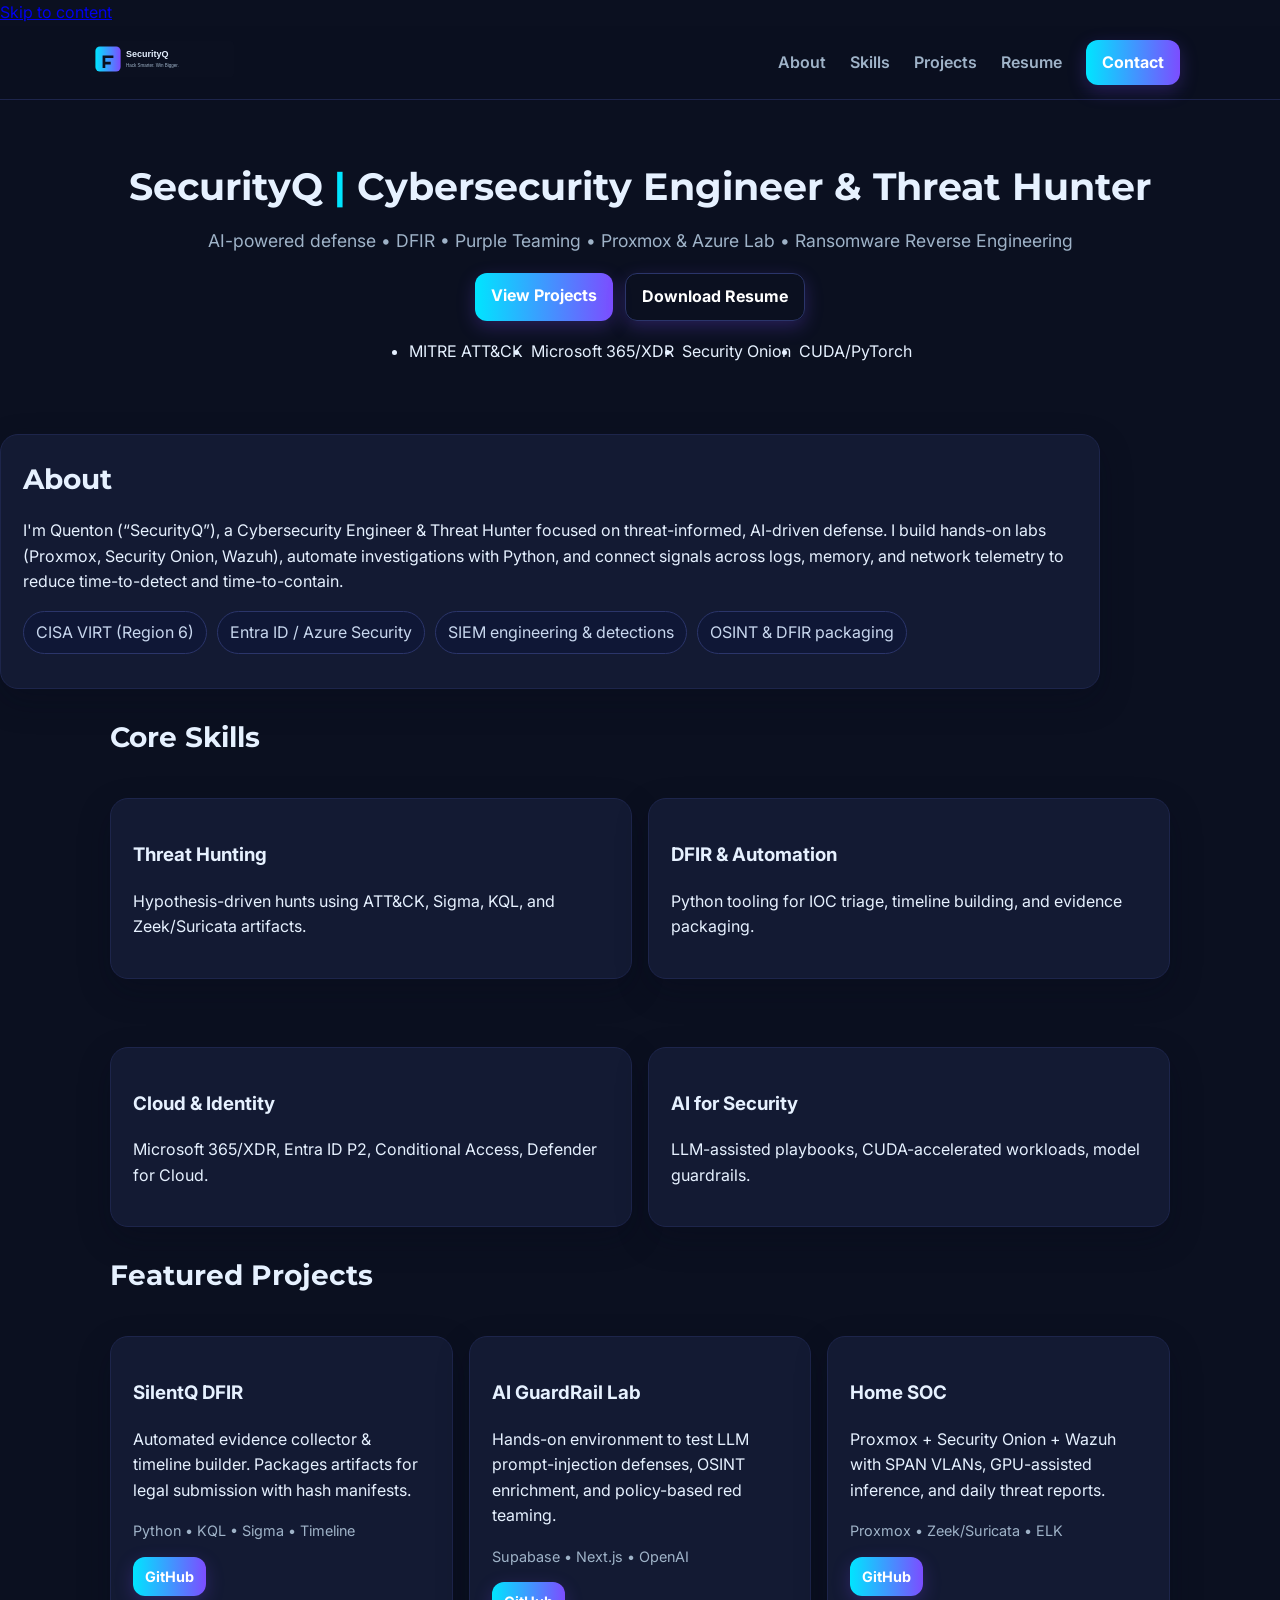
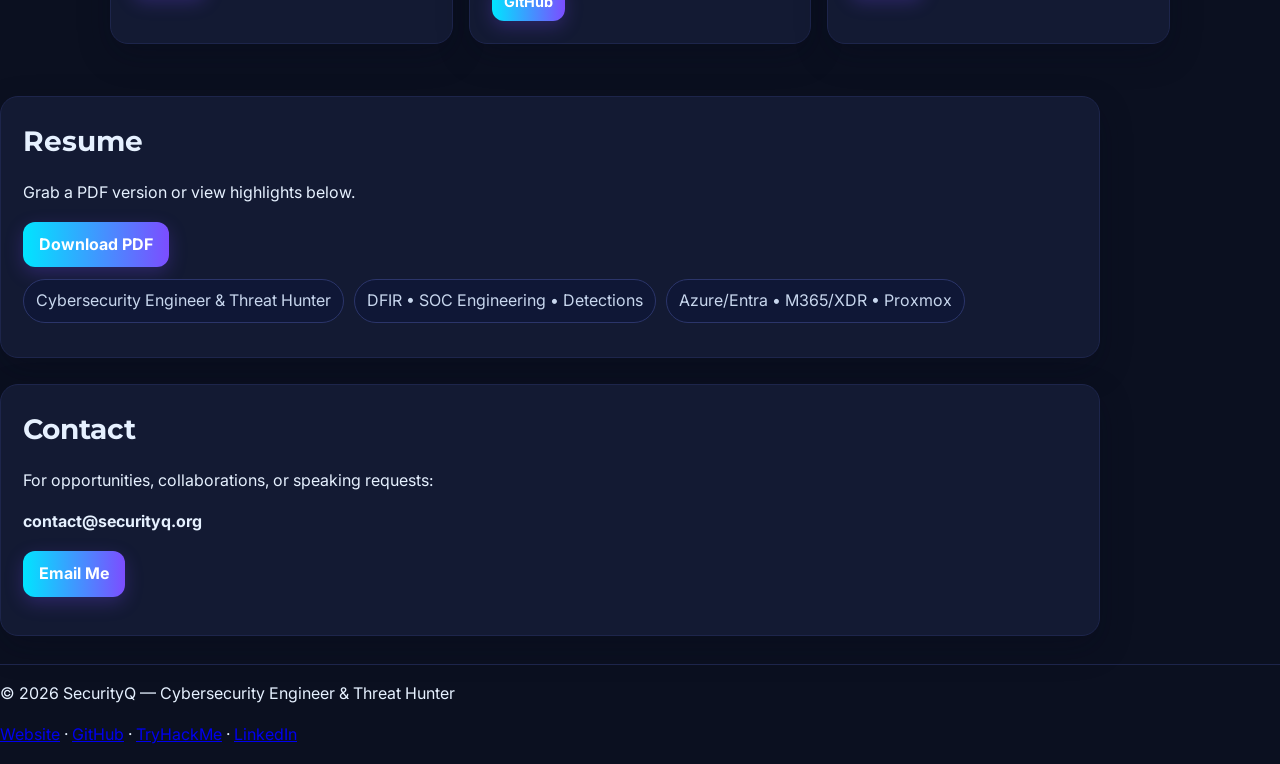
==== index.html @ 20e05ca2 "Move site to repo root" ====
<!doctype html>
<html lang="en">
<head>
  <!-- =======================================================
       Document Meta
  ======================================================== -->
  <meta charset="utf-8">
  <meta name="viewport" content="width=device-width, initial-scale=1">
  <title>SecurityQ | Cybersecurity Engineer & Threat Hunter</title>
  <meta name="description" content="SecurityQ (Quenton Carr) — Cybersecurity Engineer & Threat Hunter. DFIR, Threat Hunting, AI-powered defense, purple teaming, and secure lab builds.">
  <link rel="canonical" href="https://www.securityq.org/">
  <meta name="theme-color" content="#0f172a">

  <!-- =======================================================
       Open Graph / Twitter Cards
  ======================================================== -->
  <meta property="og:title" content="SecurityQ | Cybersecurity Engineer & Threat Hunter">
  <meta property="og:description" content="AI-powered defense, DFIR, Threat Hunting, Purple Teaming, Azure & Proxmox lab.">
  <meta property="og:type" content="website">
  <meta property="og:url" content="https://www.securityq.org/">
  <meta property="og:image" content="assets/logo.svg">
  <meta name="twitter:card" content="summary_large_image">
  <meta name="twitter:title" content="SecurityQ | Cybersecurity Engineer & Threat Hunter">
  <meta name="twitter:description" content="AI-powered defense, DFIR, Threat Hunting, Purple Teaming, Azure & Proxmox lab.">
  <meta name="twitter:image" content="assets/logo.svg">

  <!-- =======================================================
       Icons & Fonts
  ======================================================== -->
  <link rel="icon" type="image/png" href="assets/favicon.png">
  <link rel="preconnect" href="https://fonts.googleapis.com">
  <link rel="preconnect" href="https://fonts.gstatic.com" crossorigin>
  <link href="https://fonts.googleapis.com/css2?family=Inter:wght@300;400;600;800&family=Montserrat:wght@700;800&display=swap" rel="stylesheet">

  <!-- =======================================================
       Styles
  ======================================================== -->
  <link rel="stylesheet" href="styles.css">

  <!-- =======================================================
       Structured Data
  ======================================================== -->
  <script type="application/ld+json">
  {
    "@context":"https://schema.org",
    "@type":"Person",
    "name":"Quenton Carr",
    "alternateName":"SecurityQ",
    "jobTitle":"Cybersecurity Engineer & Threat Hunter",
    "url":"https://www.securityq.org",
    "sameAs":[
      "https://github.com/githubscrtq",
      "https://www.linkedin.com/in/securityq",
      "https://tryhackme.com/p/SecurityQ"
    ]
  }
  </script>
</head>
<body>
  <!-- =======================================================
       Skip Link (Accessibility)
  ======================================================== -->
  <a class="skip-link" href="#main">Skip to content</a>

  <!-- =======================================================
       Site Header / Global Nav
  ======================================================== -->
  <header class="site-header" role="banner">
    <div class="container header-inner">
      <a href="#hero" class="brand" aria-label="SecurityQ home">
        <img src="assets/logo.svg" alt="SecurityQ logo" class="logo">
      </a>
      <nav class="site-nav" aria-label="Primary">
        <a href="#about">About</a>
        <a href="#skills">Skills</a>
        <a href="#projects">Projects</a>
        <a href="#resume">Resume</a>
        <a href="#contact" class="btn">Contact</a>
      </nav>
    </div>
  </header>

  <!-- =======================================================
       Main
  ======================================================== -->
  <main id="main" tabindex="-1">
    <!-- =====================================================
         Hero
    ====================================================== -->
    <section id="hero" class="hero container" aria-labelledby="hero-title">
      <h1 id="hero-title">SecurityQ <span class="accent">|</span> Cybersecurity Engineer &amp; Threat Hunter</h1>
      <p class="lead">AI-powered defense • DFIR • Purple Teaming • Proxmox &amp; Azure Lab • Ransomware Reverse Engineering</p>
      <div class="cta-row">
        <a class="btn" href="#projects">View Projects</a>
        <a class="btn ghost" href="#resume">Download Resume</a>
      </div>
      <ul class="badges" aria-label="Focus areas">
        <li>MITRE ATT&amp;CK</li>
        <li>Microsoft 365/XDR</li>
        <li>Security Onion</li>
        <li>CUDA/PyTorch</li>
      </ul>
    </section>

    <!-- =====================================================
         About
    ====================================================== -->
    <section id="about" class="container card" aria-labelledby="about-title">
      <h2 id="about-title">About</h2>
      <p>I'm Quenton (“SecurityQ”), a Cybersecurity Engineer &amp; Threat Hunter focused on threat-informed, AI-driven defense. I build hands-on labs (Proxmox, Security Onion, Wazuh), automate investigations with Python, and connect signals across logs, memory, and network telemetry to reduce time-to-detect and time-to-contain.</p>
      <ul class="pill-list">
        <li>CISA VIRT (Region 6)</li>
        <li>Entra ID / Azure Security</li>
        <li>SIEM engineering &amp; detections</li>
        <li>OSINT &amp; DFIR packaging</li>
      </ul>
    </section>

    <!-- =====================================================
         Skills
    ====================================================== -->
    <section id="skills" class="container" aria-labelledby="skills-title">
      <h2 id="skills-title">Core Skills</h2>
      <div class="grid">
        <article class="skill card" aria-labelledby="skill-hunt">
          <h3 id="skill-hunt">Threat Hunting</h3>
          <p>Hypothesis-driven hunts using ATT&amp;CK, Sigma, KQL, and Zeek/Suricata artifacts.</p>
        </article>
        <article class="skill card" aria-labelledby="skill-dfir">
          <h3 id="skill-dfir">DFIR &amp; Automation</h3>
          <p>Python tooling for IOC triage, timeline building, and evidence packaging.</p>
        </article>
        <article class="skill card" aria-labelledby="skill-cloud">
          <h3 id="skill-cloud">Cloud &amp; Identity</h3>
          <p>Microsoft 365/XDR, Entra ID P2, Conditional Access, Defender for Cloud.</p>
        </article>
        <article class="skill card" aria-labelledby="skill-aiml">
          <h3 id="skill-aiml">AI for Security</h3>
          <p>LLM-assisted playbooks, CUDA-accelerated workloads, model guardrails.</p>
        </article>
      </div>
    </section>

    <!-- =====================================================
         Projects
    ====================================================== -->
    <section id="projects" class="container" aria-labelledby="projects-title">
      <h2 id="projects-title">Featured Projects</h2>
      <div class="grid projects">
        <article class="card" aria-labelledby="proj-silentq">
          <h3 id="proj-silentq">SilentQ DFIR</h3>
          <p>Automated evidence collector &amp; timeline builder. Packages artifacts for legal submission with hash manifests.</p>
          <p class="meta">Python • KQL • Sigma • Timeline</p>
          <a class="btn small" href="https://github.com/githubscrtq" target="_blank" rel="noopener noreferrer">GitHub</a>
        </article>
        <article class="card" aria-labelledby="proj-guardrail">
          <h3 id="proj-guardrail">AI GuardRail Lab</h3>
          <p>Hands-on environment to test LLM prompt-injection defenses, OSINT enrichment, and policy-based red teaming.</p>
          <p class="meta">Supabase • Next.js • OpenAI</p>
          <a class="btn small" href="https://github.com/githubscrtq" target="_blank" rel="noopener noreferrer">GitHub</a>
        </article>
        <article class="card" aria-labelledby="proj-homesoc">
          <h3 id="proj-homesoc">Home SOC</h3>
          <p>Proxmox + Security Onion + Wazuh with SPAN VLANs, GPU-assisted inference, and daily threat reports.</p>
          <p class="meta">Proxmox • Zeek/Suricata • ELK</p>
          <a class="btn small" href="https://github.com/githubscrtq" target="_blank" rel="noopener noreferrer">GitHub</a>
        </article>
      </div>
    </section>

    <!-- =====================================================
         Resume
    ====================================================== -->
    <section id="resume" class="container card" aria-labelledby="resume-title">
      <h2 id="resume-title">Resume</h2>
      <p>Grab a PDF version or view highlights below.</p>
      <a class="btn" href="resume.pdf" download>Download PDF</a>
      <ul class="pill-list">
        <li>Cybersecurity Engineer &amp; Threat Hunter</li>
        <li>DFIR • SOC Engineering • Detections</li>
        <li>Azure/Entra • M365/XDR • Proxmox</li>
      </ul>
    </section>

    <!-- =====================================================
         Contact
    ====================================================== -->
    <section id="contact" class="container card" aria-labelledby="contact-title">
      <h2 id="contact-title">Contact</h2>
      <p>For opportunities, collaborations, or speaking requests:</p>
      <p><span id="email"><noscript>contact [at] securityq [dot] org</noscript></span></p>
      <p><a id="emailLink" href="#" class="btn">Email Me</a></p>
    </section>
  </main>

  <!-- =======================================================
       Footer
  ======================================================== -->
  <footer class="site-footer" role="contentinfo">
    <p>© <span id="year"></span> SecurityQ — Cybersecurity Engineer &amp; Threat Hunter</p>
    <p>
      <a href="https://www.securityq.org" target="_blank" rel="noopener noreferrer">Website</a> ·
      <a href="https://github.com/githubscrtq" target="_blank" rel="noopener noreferrer">GitHub</a> ·
      <a href="https://tryhackme.com/p/SecurityQ" target="_blank" rel="noopener noreferrer">TryHackMe</a> ·
      <a href="https://www.linkedin.com/in/securityq" target="_blank" rel="noopener noreferrer">LinkedIn</a>
    </p>
  </footer>

  <!-- =======================================================
       Scripts
  ======================================================== -->
  <script src="script.js"></script>
</body>
</html>
---- styles.css ----
/* SecurityQ Portfolio — simple, modern, dark theme */
:root{
  --bg:#0b1020;
  --panel:#131a33;
  --muted:#9fb3c8;
  --text:#e6f1ff;
  --accent:#7C4DFF;
  --accent2:#00E5FF;
}
*{box-sizing:border-box}
body{margin:0;background:var(--bg);color:var(--text);font-family:Inter,system-ui,Segoe UI,Arial,sans-serif;line-height:1.6}
.container{max-width:1100px;margin:0 auto;padding:0 20px}
.site-header{position:sticky;top:0;background:rgba(11,16,32,.8);backdrop-filter: blur(8px);border-bottom:1px solid #1d254b;z-index:10}
.header-inner{display:flex;align-items:center;justify-content:space-between;padding:14px 0}
.logo{height:36px}
nav a{color:var(--muted);margin:0 10px;text-decoration:none;font-weight:600}
nav a:hover{color:var(--text)}
.btn{background:linear-gradient(90deg,var(--accent2),var(--accent));border:none;color:#fff;padding:10px 16px;border-radius:12px;text-decoration:none;display:inline-block;font-weight:700;box-shadow:0 6px 18px rgba(124,77,255,.25)}
.btn.ghost{background:transparent;border:1px solid #2b356a}
.btn.small{padding:8px 12px;font-size:.9rem}
.hero{padding:64px 0 28px;text-align:center}
.hero h1{font-family:Montserrat,Inter,Arial,sans-serif;font-size:38px;line-height:1.2;margin:0 0 12px}
.accent{color:var(--accent2)}
.lead{color:var(--muted);font-size:1.1rem}
.cta-row{margin-top:16px;display:flex;gap:12px;justify-content:center}
.badges{margin-top:18px;display:flex;flex-wrap:wrap;gap:8px;justify-content:center}
.badges span{border:1px solid #28305f;border-radius:999px;padding:6px 10px;color:var(--muted);font-size:.9rem}
.card{background:var(--panel);border:1px solid #1d254b;border-radius:18px;padding:22px;margin:26px 0;box-shadow:0 12px 32px rgba(5,9,25,.3)}
h2{font-family:Montserrat,Inter,Arial,sans-serif;font-size:28px;margin:0 0 12px}
.grid{display:grid;grid-template-columns:repeat(12,1fr);gap:16px}
.skill{grid-column: span 6}
.projects .card{grid-column: span 4}
.meta{color:var(--muted);font-size:.9rem;margin-top:6px}
.pill-list{list-style:none;padding:0;margin:12px 0;display:flex;flex-wrap:wrap;gap:10px}
.pill-list li{background:#0f1736;border:1px solid #2b356a;color:#c8d7ee;padding:8px 12px;border-radius:999px}
form{display:flex;flex-direction:column;gap:10px}
.form-row{display:flex;gap:10px}
input, textarea{background:#0f1736;border:1px solid #2b356a;color:#e6f1ff;padding:12px;border-radius:12px;font:inherit}
button.btn{cursor:pointer}
.site-footer{border-top:1px solid #1d254b;margin-top:28px}
.site-footer .container{padding:18px 0;text-align:center;color:var(--muted)}
.contact-links a{color:#b9caf0;text-decoration:none}
.contact-links a:hover{text-decoration:underline}
@media (max-width:900px){
  .projects .card{grid-column: span 6}
}
@media (max-width:640px){
  .skill,.projects .card{grid-column: span 12}
  .hero h1{font-size:30px}
  nav{display:none}
}
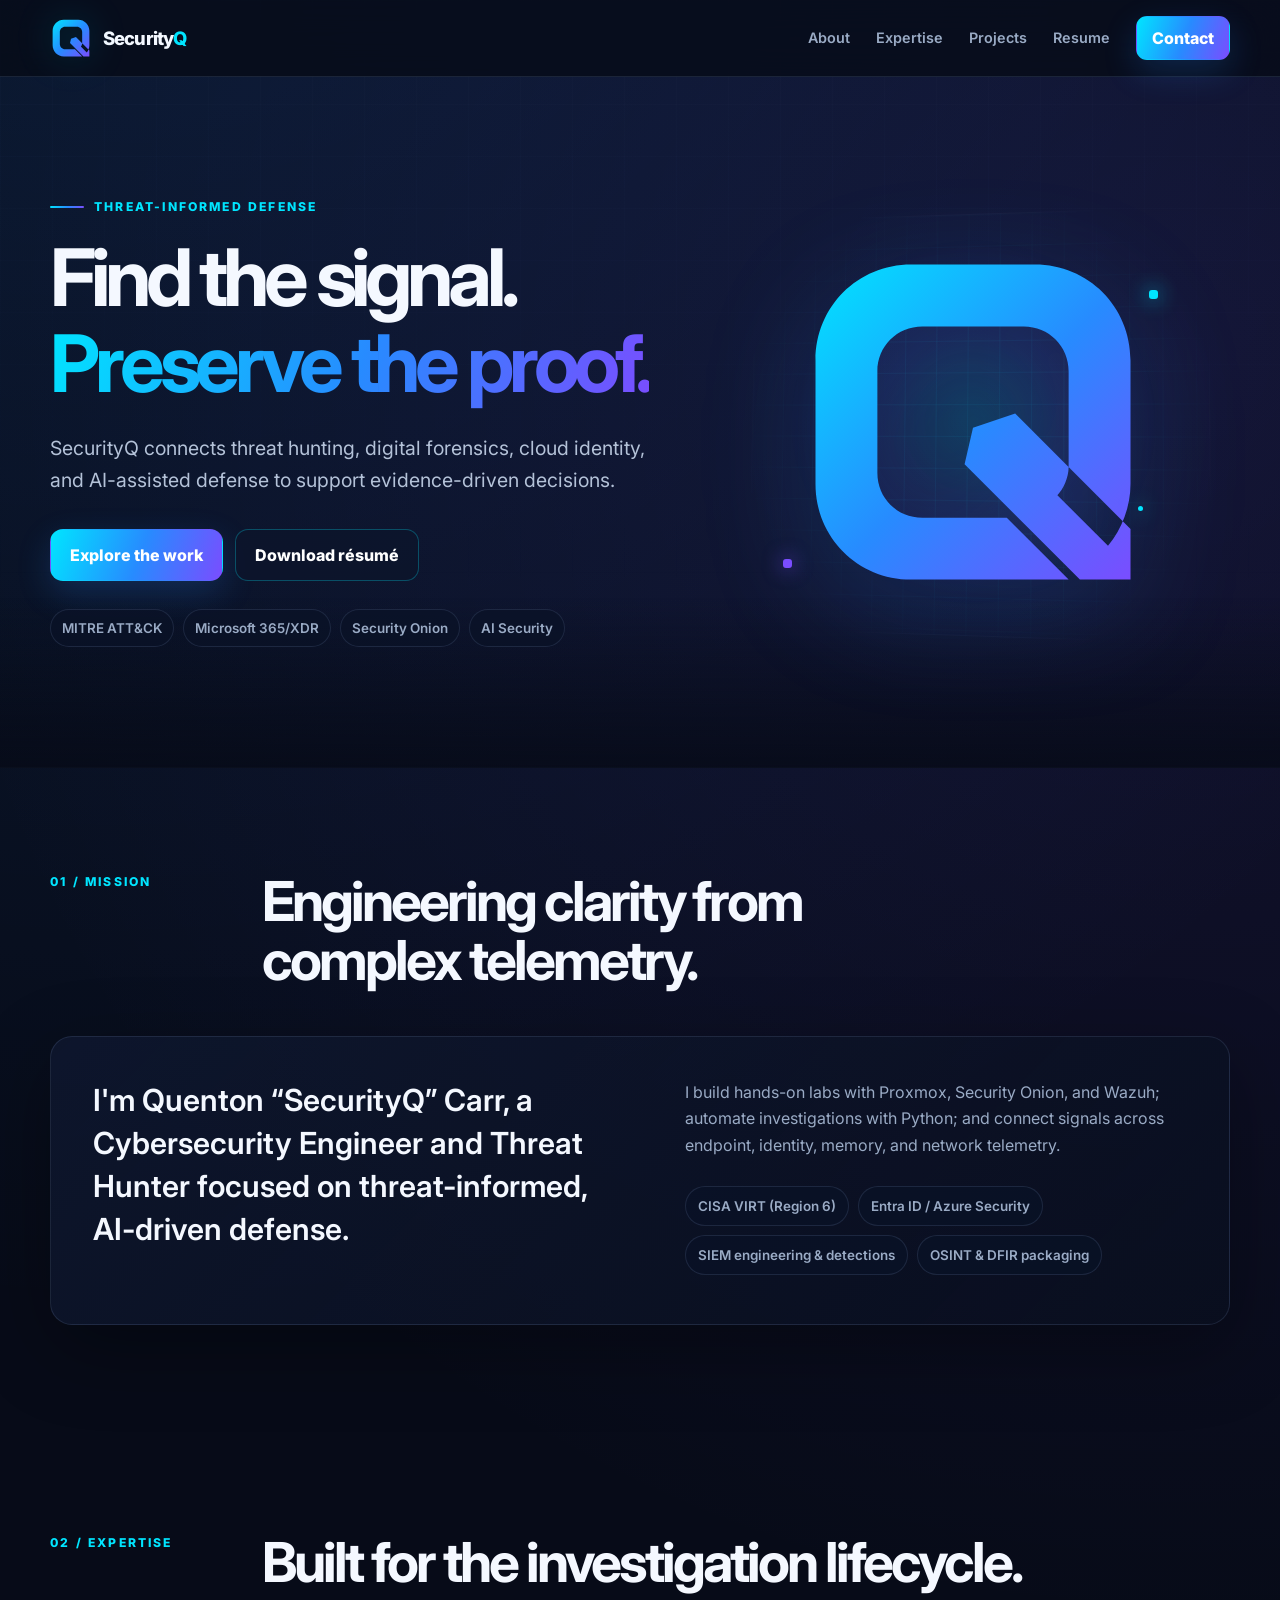
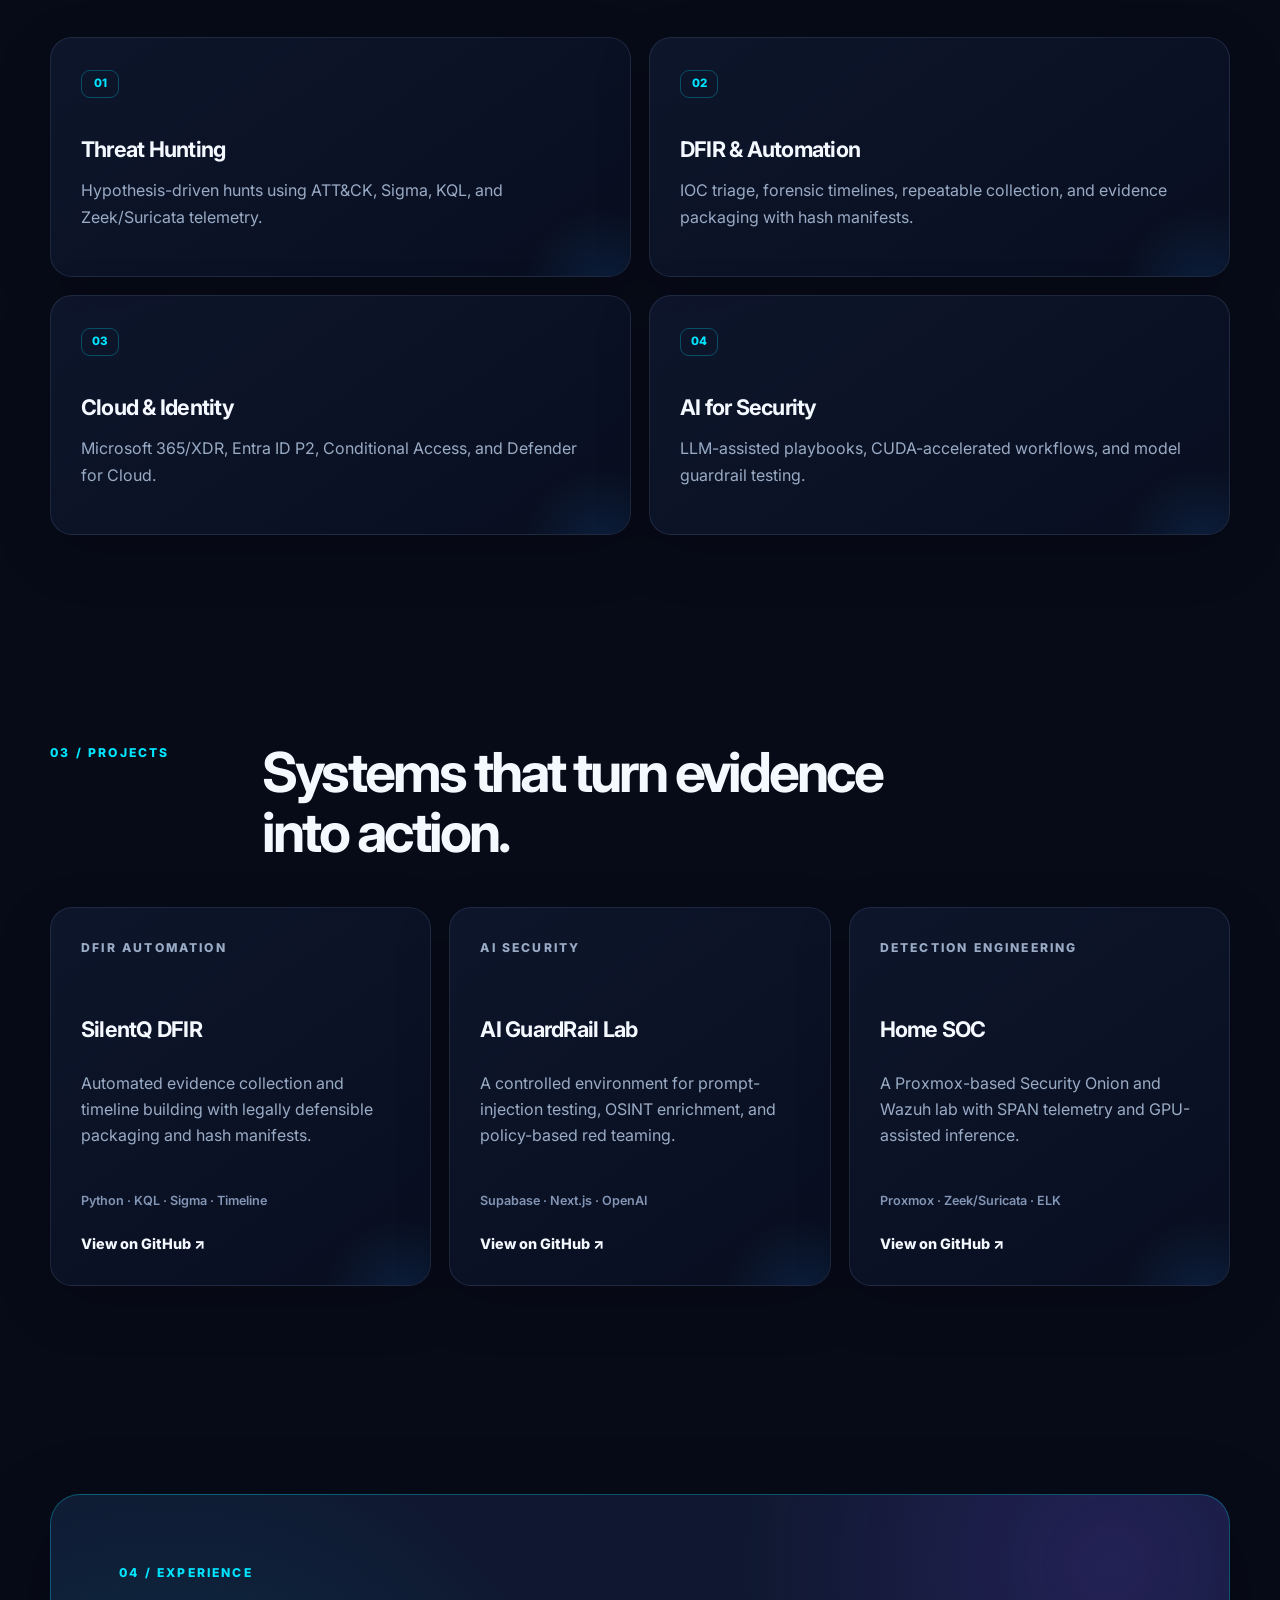
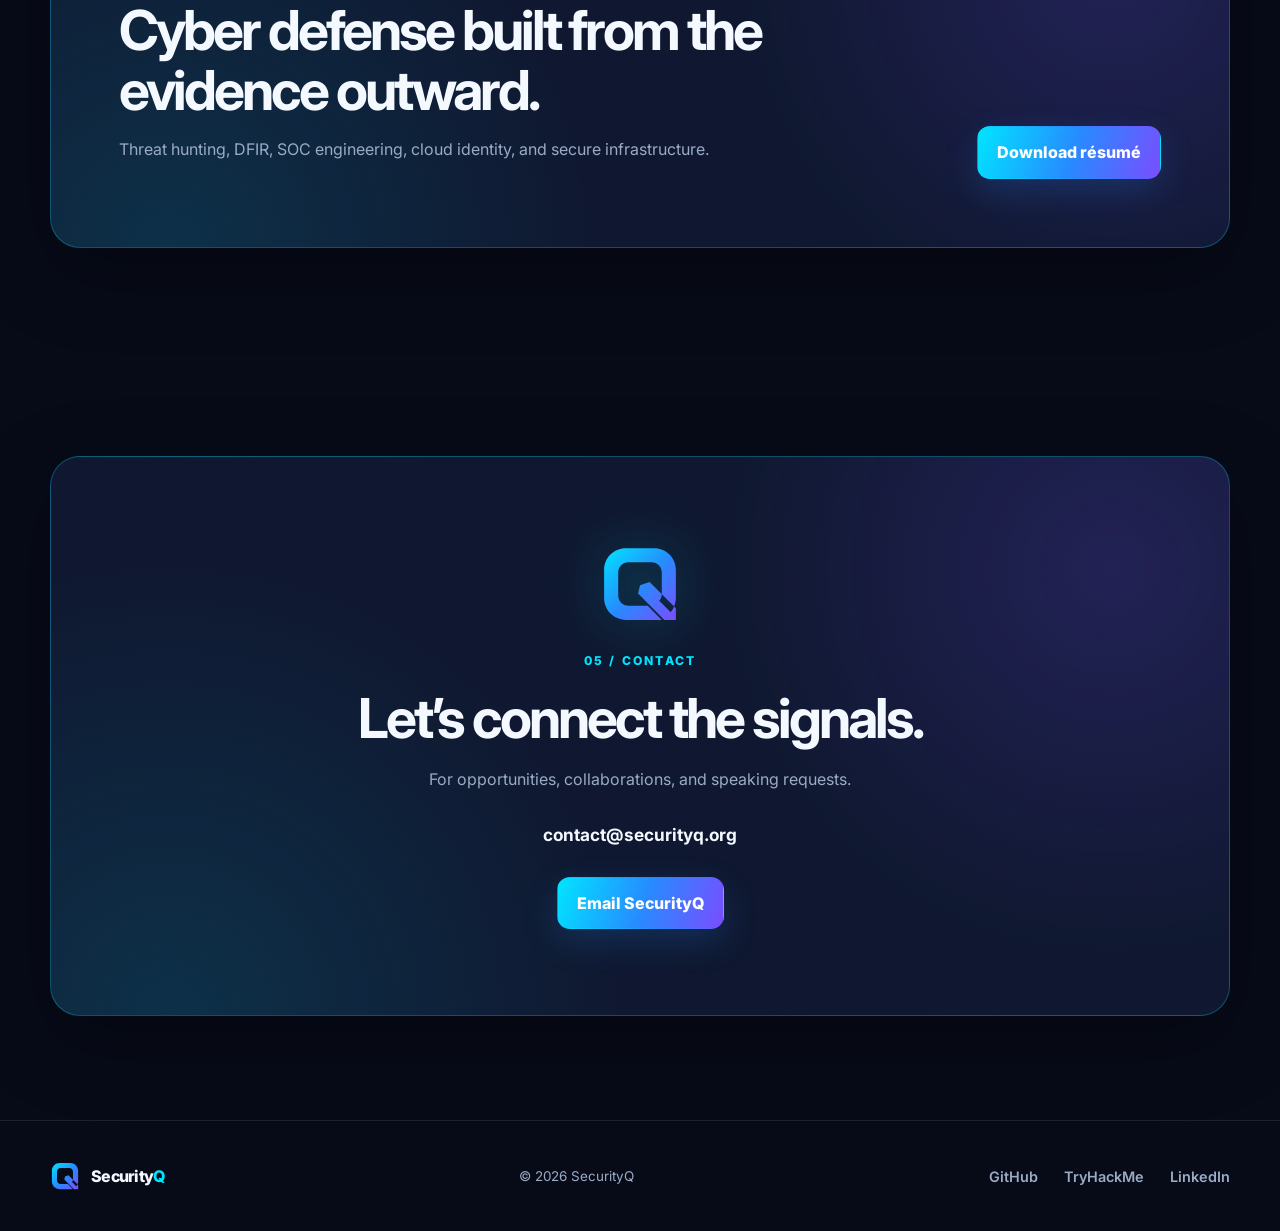
==== commit 8855c1f6: "Refresh SecurityQ brand and portfolio" ====
--- a/index.html
+++ b/index.html
@@ -1,54 +1,42 @@
 <!doctype html>
 <html lang="en">
 <head>
-  <!-- =======================================================
-       Document Meta
-  ======================================================== -->
   <meta charset="utf-8">
   <meta name="viewport" content="width=device-width, initial-scale=1">
-  <title>SecurityQ | Cybersecurity Engineer & Threat Hunter</title>
-  <meta name="description" content="SecurityQ (Quenton Carr) — Cybersecurity Engineer & Threat Hunter. DFIR, Threat Hunting, AI-powered defense, purple teaming, and secure lab builds.">
+  <title>SecurityQ | Threat Hunting, DFIR &amp; AI-Powered Defense</title>
+  <meta name="description" content="SecurityQ is Quenton Carr's threat-hunting and DFIR portfolio, focused on evidence-driven investigations, AI-assisted defense, cloud identity, and secure lab engineering.">
   <link rel="canonical" href="https://www.securityq.org/">
-  <meta name="theme-color" content="#0f172a">
-
-  <!-- =======================================================
-       Open Graph / Twitter Cards
-  ======================================================== -->
-  <meta property="og:title" content="SecurityQ | Cybersecurity Engineer & Threat Hunter">
-  <meta property="og:description" content="AI-powered defense, DFIR, Threat Hunting, Purple Teaming, Azure & Proxmox lab.">
+  <meta name="theme-color" content="#070b18">
+
+  <meta property="og:title" content="SecurityQ | Threat Hunting, DFIR &amp; AI-Powered Defense">
+  <meta property="og:description" content="Find the signal. Preserve the proof. Threat hunting, DFIR, cloud identity, and AI-assisted defense.">
   <meta property="og:type" content="website">
   <meta property="og:url" content="https://www.securityq.org/">
-  <meta property="og:image" content="assets/logo.svg">
+  <meta property="og:image" content="https://www.securityq.org/assets/social-card.png">
+  <meta property="og:image:width" content="1200">
+  <meta property="og:image:height" content="630">
+  <meta property="og:image:alt" content="SecurityQ — Threat Hunting, DFIR, and AI-Powered Defense">
   <meta name="twitter:card" content="summary_large_image">
-  <meta name="twitter:title" content="SecurityQ | Cybersecurity Engineer & Threat Hunter">
-  <meta name="twitter:description" content="AI-powered defense, DFIR, Threat Hunting, Purple Teaming, Azure & Proxmox lab.">
-  <meta name="twitter:image" content="assets/logo.svg">
-
-  <!-- =======================================================
-       Icons & Fonts
-  ======================================================== -->
-  <link rel="icon" type="image/png" href="assets/favicon.png">
+  <meta name="twitter:title" content="SecurityQ | Threat Hunting, DFIR &amp; AI-Powered Defense">
+  <meta name="twitter:description" content="Find the signal. Preserve the proof. Threat hunting, DFIR, cloud identity, and AI-assisted defense.">
+  <meta name="twitter:image" content="https://www.securityq.org/assets/social-card.png">
+
+  <link rel="icon" type="image/svg+xml" href="assets/favicon.svg">
+  <link rel="alternate icon" type="image/png" href="assets/favicon.png">
   <link rel="preconnect" href="https://fonts.googleapis.com">
   <link rel="preconnect" href="https://fonts.gstatic.com" crossorigin>
-  <link href="https://fonts.googleapis.com/css2?family=Inter:wght@300;400;600;800&family=Montserrat:wght@700;800&display=swap" rel="stylesheet">
-
-  <!-- =======================================================
-       Styles
-  ======================================================== -->
+  <link href="https://fonts.googleapis.com/css2?family=Inter:wght@400;500;600;700;800&amp;display=swap" rel="stylesheet">
   <link rel="stylesheet" href="styles.css">
 
-  <!-- =======================================================
-       Structured Data
-  ======================================================== -->
   <script type="application/ld+json">
   {
-    "@context":"https://schema.org",
-    "@type":"Person",
-    "name":"Quenton Carr",
-    "alternateName":"SecurityQ",
-    "jobTitle":"Cybersecurity Engineer & Threat Hunter",
-    "url":"https://www.securityq.org",
-    "sameAs":[
+    "@context": "https://schema.org",
+    "@type": "Person",
+    "name": "Quenton Carr",
+    "alternateName": "SecurityQ",
+    "jobTitle": "Cybersecurity Engineer and Threat Hunter",
+    "url": "https://www.securityq.org",
+    "sameAs": [
       "https://github.com/githubscrtq",
       "https://www.linkedin.com/in/securityq",
       "https://tryhackme.com/p/SecurityQ"
@@ -57,158 +45,169 @@
   </script>
 </head>
 <body>
-  <!-- =======================================================
-       Skip Link (Accessibility)
-  ======================================================== -->
   <a class="skip-link" href="#main">Skip to content</a>
 
-  <!-- =======================================================
-       Site Header / Global Nav
-  ======================================================== -->
-  <header class="site-header" role="banner">
+  <header class="site-header">
     <div class="container header-inner">
       <a href="#hero" class="brand" aria-label="SecurityQ home">
-        <img src="assets/logo.svg" alt="SecurityQ logo" class="logo">
+        <img src="assets/brand-mark.svg" alt="" class="brand-icon" width="42" height="42">
+        <span class="brand-name">Security<span>Q</span></span>
       </a>
-      <nav class="site-nav" aria-label="Primary">
+      <nav class="site-nav" aria-label="Primary navigation">
         <a href="#about">About</a>
-        <a href="#skills">Skills</a>
+        <a href="#skills">Expertise</a>
         <a href="#projects">Projects</a>
         <a href="#resume">Resume</a>
-        <a href="#contact" class="btn">Contact</a>
+        <a href="#contact" class="btn btn-compact">Contact</a>
       </nav>
     </div>
   </header>
 
-  <!-- =======================================================
-       Main
-  ======================================================== -->
   <main id="main" tabindex="-1">
-    <!-- =====================================================
-         Hero
-    ====================================================== -->
-    <section id="hero" class="hero container" aria-labelledby="hero-title">
-      <h1 id="hero-title">SecurityQ <span class="accent">|</span> Cybersecurity Engineer &amp; Threat Hunter</h1>
-      <p class="lead">AI-powered defense • DFIR • Purple Teaming • Proxmox &amp; Azure Lab • Ransomware Reverse Engineering</p>
-      <div class="cta-row">
-        <a class="btn" href="#projects">View Projects</a>
-        <a class="btn ghost" href="#resume">Download Resume</a>
-      </div>
-      <ul class="badges" aria-label="Focus areas">
-        <li>MITRE ATT&amp;CK</li>
-        <li>Microsoft 365/XDR</li>
-        <li>Security Onion</li>
-        <li>CUDA/PyTorch</li>
-      </ul>
-    </section>
-
-    <!-- =====================================================
-         About
-    ====================================================== -->
-    <section id="about" class="container card" aria-labelledby="about-title">
-      <h2 id="about-title">About</h2>
-      <p>I'm Quenton (“SecurityQ”), a Cybersecurity Engineer &amp; Threat Hunter focused on threat-informed, AI-driven defense. I build hands-on labs (Proxmox, Security Onion, Wazuh), automate investigations with Python, and connect signals across logs, memory, and network telemetry to reduce time-to-detect and time-to-contain.</p>
-      <ul class="pill-list">
-        <li>CISA VIRT (Region 6)</li>
-        <li>Entra ID / Azure Security</li>
-        <li>SIEM engineering &amp; detections</li>
-        <li>OSINT &amp; DFIR packaging</li>
-      </ul>
-    </section>
-
-    <!-- =====================================================
-         Skills
-    ====================================================== -->
-    <section id="skills" class="container" aria-labelledby="skills-title">
-      <h2 id="skills-title">Core Skills</h2>
-      <div class="grid">
-        <article class="skill card" aria-labelledby="skill-hunt">
+    <section id="hero" class="hero" aria-labelledby="hero-title">
+      <div class="hero-grid container">
+        <div class="hero-copy">
+          <p class="eyebrow"><span></span> Threat-informed defense</p>
+          <h1 id="hero-title">Find the signal.<br><span class="gradient-text">Preserve the proof.</span></h1>
+          <p class="lead">SecurityQ connects threat hunting, digital forensics, cloud identity, and AI-assisted defense to support evidence-driven decisions.</p>
+          <div class="cta-row">
+            <a class="btn" href="#projects">Explore the work</a>
+            <a class="btn btn-ghost" href="resume.pdf" download>Download résumé</a>
+          </div>
+          <ul class="badges" aria-label="Focus areas">
+            <li>MITRE ATT&amp;CK</li>
+            <li>Microsoft 365/XDR</li>
+            <li>Security Onion</li>
+            <li>AI Security</li>
+          </ul>
+        </div>
+        <div class="hero-visual" aria-hidden="true">
+          <div class="signal-grid"></div>
+          <div class="mark-glow"></div>
+          <img src="assets/brand-mark.svg" alt="" width="360" height="360">
+          <div class="telemetry telemetry-one"></div>
+          <div class="telemetry telemetry-two"></div>
+          <div class="telemetry telemetry-three"></div>
+        </div>
+      </div>
+    </section>
+
+    <section id="about" class="section container" aria-labelledby="about-title">
+      <div class="section-heading">
+        <p class="section-label">01 / Mission</p>
+        <h2 id="about-title">Engineering clarity from complex telemetry.</h2>
+      </div>
+      <div class="about-grid">
+        <p class="about-intro">I'm Quenton “SecurityQ” Carr, a Cybersecurity Engineer and Threat Hunter focused on threat-informed, AI-driven defense.</p>
+        <div>
+          <p>I build hands-on labs with Proxmox, Security Onion, and Wazuh; automate investigations with Python; and connect signals across endpoint, identity, memory, and network telemetry.</p>
+          <ul class="pill-list">
+            <li>CISA VIRT (Region 6)</li>
+            <li>Entra ID / Azure Security</li>
+            <li>SIEM engineering &amp; detections</li>
+            <li>OSINT &amp; DFIR packaging</li>
+          </ul>
+        </div>
+      </div>
+    </section>
+
+    <section id="skills" class="section container" aria-labelledby="skills-title">
+      <div class="section-heading">
+        <p class="section-label">02 / Expertise</p>
+        <h2 id="skills-title">Built for the investigation lifecycle.</h2>
+      </div>
+      <div class="grid expertise-grid">
+        <article class="card skill" aria-labelledby="skill-hunt">
+          <span class="card-index">01</span>
           <h3 id="skill-hunt">Threat Hunting</h3>
-          <p>Hypothesis-driven hunts using ATT&amp;CK, Sigma, KQL, and Zeek/Suricata artifacts.</p>
-        </article>
-        <article class="skill card" aria-labelledby="skill-dfir">
+          <p>Hypothesis-driven hunts using ATT&amp;CK, Sigma, KQL, and Zeek/Suricata telemetry.</p>
+        </article>
+        <article class="card skill" aria-labelledby="skill-dfir">
+          <span class="card-index">02</span>
           <h3 id="skill-dfir">DFIR &amp; Automation</h3>
-          <p>Python tooling for IOC triage, timeline building, and evidence packaging.</p>
-        </article>
-        <article class="skill card" aria-labelledby="skill-cloud">
+          <p>IOC triage, forensic timelines, repeatable collection, and evidence packaging with hash manifests.</p>
+        </article>
+        <article class="card skill" aria-labelledby="skill-cloud">
+          <span class="card-index">03</span>
           <h3 id="skill-cloud">Cloud &amp; Identity</h3>
-          <p>Microsoft 365/XDR, Entra ID P2, Conditional Access, Defender for Cloud.</p>
-        </article>
-        <article class="skill card" aria-labelledby="skill-aiml">
+          <p>Microsoft 365/XDR, Entra ID P2, Conditional Access, and Defender for Cloud.</p>
+        </article>
+        <article class="card skill" aria-labelledby="skill-aiml">
+          <span class="card-index">04</span>
           <h3 id="skill-aiml">AI for Security</h3>
-          <p>LLM-assisted playbooks, CUDA-accelerated workloads, model guardrails.</p>
-        </article>
-      </div>
-    </section>
-
-    <!-- =====================================================
-         Projects
-    ====================================================== -->
-    <section id="projects" class="container" aria-labelledby="projects-title">
-      <h2 id="projects-title">Featured Projects</h2>
-      <div class="grid projects">
-        <article class="card" aria-labelledby="proj-silentq">
+          <p>LLM-assisted playbooks, CUDA-accelerated workflows, and model guardrail testing.</p>
+        </article>
+      </div>
+    </section>
+
+    <section id="projects" class="section container" aria-labelledby="projects-title">
+      <div class="section-heading">
+        <p class="section-label">03 / Projects</p>
+        <h2 id="projects-title">Systems that turn evidence into action.</h2>
+      </div>
+      <div class="grid projects-grid">
+        <article class="card project-card" aria-labelledby="proj-silentq">
+          <p class="project-type">DFIR Automation</p>
           <h3 id="proj-silentq">SilentQ DFIR</h3>
-          <p>Automated evidence collector &amp; timeline builder. Packages artifacts for legal submission with hash manifests.</p>
-          <p class="meta">Python • KQL • Sigma • Timeline</p>
-          <a class="btn small" href="https://github.com/githubscrtq" target="_blank" rel="noopener noreferrer">GitHub</a>
-        </article>
-        <article class="card" aria-labelledby="proj-guardrail">
+          <p>Automated evidence collection and timeline building with legally defensible packaging and hash manifests.</p>
+          <p class="meta">Python · KQL · Sigma · Timeline</p>
+          <a class="text-link" href="https://github.com/githubscrtq" target="_blank" rel="noopener noreferrer">View on GitHub <span aria-hidden="true">↗</span></a>
+        </article>
+        <article class="card project-card" aria-labelledby="proj-guardrail">
+          <p class="project-type">AI Security</p>
           <h3 id="proj-guardrail">AI GuardRail Lab</h3>
-          <p>Hands-on environment to test LLM prompt-injection defenses, OSINT enrichment, and policy-based red teaming.</p>
-          <p class="meta">Supabase • Next.js • OpenAI</p>
-          <a class="btn small" href="https://github.com/githubscrtq" target="_blank" rel="noopener noreferrer">GitHub</a>
-        </article>
-        <article class="card" aria-labelledby="proj-homesoc">
+          <p>A controlled environment for prompt-injection testing, OSINT enrichment, and policy-based red teaming.</p>
+          <p class="meta">Supabase · Next.js · OpenAI</p>
+          <a class="text-link" href="https://github.com/githubscrtq" target="_blank" rel="noopener noreferrer">View on GitHub <span aria-hidden="true">↗</span></a>
+        </article>
+        <article class="card project-card" aria-labelledby="proj-homesoc">
+          <p class="project-type">Detection Engineering</p>
           <h3 id="proj-homesoc">Home SOC</h3>
-          <p>Proxmox + Security Onion + Wazuh with SPAN VLANs, GPU-assisted inference, and daily threat reports.</p>
-          <p class="meta">Proxmox • Zeek/Suricata • ELK</p>
-          <a class="btn small" href="https://github.com/githubscrtq" target="_blank" rel="noopener noreferrer">GitHub</a>
-        </article>
-      </div>
-    </section>
-
-    <!-- =====================================================
-         Resume
-    ====================================================== -->
-    <section id="resume" class="container card" aria-labelledby="resume-title">
-      <h2 id="resume-title">Resume</h2>
-      <p>Grab a PDF version or view highlights below.</p>
-      <a class="btn" href="resume.pdf" download>Download PDF</a>
-      <ul class="pill-list">
-        <li>Cybersecurity Engineer &amp; Threat Hunter</li>
-        <li>DFIR • SOC Engineering • Detections</li>
-        <li>Azure/Entra • M365/XDR • Proxmox</li>
-      </ul>
-    </section>
-
-    <!-- =====================================================
-         Contact
-    ====================================================== -->
-    <section id="contact" class="container card" aria-labelledby="contact-title">
-      <h2 id="contact-title">Contact</h2>
-      <p>For opportunities, collaborations, or speaking requests:</p>
-      <p><span id="email"><noscript>contact [at] securityq [dot] org</noscript></span></p>
-      <p><a id="emailLink" href="#" class="btn">Email Me</a></p>
+          <p>A Proxmox-based Security Onion and Wazuh lab with SPAN telemetry and GPU-assisted inference.</p>
+          <p class="meta">Proxmox · Zeek/Suricata · ELK</p>
+          <a class="text-link" href="https://github.com/githubscrtq" target="_blank" rel="noopener noreferrer">View on GitHub <span aria-hidden="true">↗</span></a>
+        </article>
+      </div>
+    </section>
+
+    <section id="resume" class="section container" aria-labelledby="resume-title">
+      <div class="resume-panel">
+        <div>
+          <p class="section-label">04 / Experience</p>
+          <h2 id="resume-title">Cyber defense built from the evidence outward.</h2>
+          <p>Threat hunting, DFIR, SOC engineering, cloud identity, and secure infrastructure.</p>
+        </div>
+        <a class="btn" href="resume.pdf" download>Download résumé</a>
+      </div>
+    </section>
+
+    <section id="contact" class="section container" aria-labelledby="contact-title">
+      <div class="contact-panel">
+        <img src="assets/brand-mark.svg" alt="" width="82" height="82">
+        <p class="section-label">05 / Contact</p>
+        <h2 id="contact-title">Let’s connect the signals.</h2>
+        <p>For opportunities, collaborations, and speaking requests.</p>
+        <p class="email-line"><span id="email"><noscript>contact [at] securityq [dot] org</noscript></span></p>
+        <a id="emailLink" href="#" class="btn">Email SecurityQ</a>
+      </div>
     </section>
   </main>
 
-  <!-- =======================================================
-       Footer
-  ======================================================== -->
-  <footer class="site-footer" role="contentinfo">
-    <p>© <span id="year"></span> SecurityQ — Cybersecurity Engineer &amp; Threat Hunter</p>
-    <p>
-      <a href="https://www.securityq.org" target="_blank" rel="noopener noreferrer">Website</a> ·
-      <a href="https://github.com/githubscrtq" target="_blank" rel="noopener noreferrer">GitHub</a> ·
-      <a href="https://tryhackme.com/p/SecurityQ" target="_blank" rel="noopener noreferrer">TryHackMe</a> ·
-      <a href="https://www.linkedin.com/in/securityq" target="_blank" rel="noopener noreferrer">LinkedIn</a>
-    </p>
+  <footer class="site-footer">
+    <div class="container footer-inner">
+      <a href="#hero" class="brand brand-footer" aria-label="SecurityQ home">
+        <img src="assets/brand-mark.svg" alt="" width="30" height="30">
+        <span class="brand-name">Security<span>Q</span></span>
+      </a>
+      <p>© <span id="year"></span> SecurityQ</p>
+      <nav class="footer-links" aria-label="Social links">
+        <a href="https://github.com/githubscrtq" target="_blank" rel="noopener noreferrer">GitHub</a>
+        <a href="https://tryhackme.com/p/SecurityQ" target="_blank" rel="noopener noreferrer">TryHackMe</a>
+        <a href="https://www.linkedin.com/in/securityq" target="_blank" rel="noopener noreferrer">LinkedIn</a>
+      </nav>
+    </div>
   </footer>
 
-  <!-- =======================================================
-       Scripts
-  ======================================================== -->
   <script src="script.js"></script>
 </body>
 </html>
--- a/styles.css
+++ b/styles.css
@@ -1,51 +1,694 @@
-/* SecurityQ Portfolio — simple, modern, dark theme */
-:root{
-  --bg:#0b1020;
-  --panel:#131a33;
-  --muted:#9fb3c8;
-  --text:#e6f1ff;
-  --accent:#7C4DFF;
-  --accent2:#00E5FF;
-}
-*{box-sizing:border-box}
-body{margin:0;background:var(--bg);color:var(--text);font-family:Inter,system-ui,Segoe UI,Arial,sans-serif;line-height:1.6}
-.container{max-width:1100px;margin:0 auto;padding:0 20px}
-.site-header{position:sticky;top:0;background:rgba(11,16,32,.8);backdrop-filter: blur(8px);border-bottom:1px solid #1d254b;z-index:10}
-.header-inner{display:flex;align-items:center;justify-content:space-between;padding:14px 0}
-.logo{height:36px}
-nav a{color:var(--muted);margin:0 10px;text-decoration:none;font-weight:600}
-nav a:hover{color:var(--text)}
-.btn{background:linear-gradient(90deg,var(--accent2),var(--accent));border:none;color:#fff;padding:10px 16px;border-radius:12px;text-decoration:none;display:inline-block;font-weight:700;box-shadow:0 6px 18px rgba(124,77,255,.25)}
-.btn.ghost{background:transparent;border:1px solid #2b356a}
-.btn.small{padding:8px 12px;font-size:.9rem}
-.hero{padding:64px 0 28px;text-align:center}
-.hero h1{font-family:Montserrat,Inter,Arial,sans-serif;font-size:38px;line-height:1.2;margin:0 0 12px}
-.accent{color:var(--accent2)}
-.lead{color:var(--muted);font-size:1.1rem}
-.cta-row{margin-top:16px;display:flex;gap:12px;justify-content:center}
-.badges{margin-top:18px;display:flex;flex-wrap:wrap;gap:8px;justify-content:center}
-.badges span{border:1px solid #28305f;border-radius:999px;padding:6px 10px;color:var(--muted);font-size:.9rem}
-.card{background:var(--panel);border:1px solid #1d254b;border-radius:18px;padding:22px;margin:26px 0;box-shadow:0 12px 32px rgba(5,9,25,.3)}
-h2{font-family:Montserrat,Inter,Arial,sans-serif;font-size:28px;margin:0 0 12px}
-.grid{display:grid;grid-template-columns:repeat(12,1fr);gap:16px}
-.skill{grid-column: span 6}
-.projects .card{grid-column: span 4}
-.meta{color:var(--muted);font-size:.9rem;margin-top:6px}
-.pill-list{list-style:none;padding:0;margin:12px 0;display:flex;flex-wrap:wrap;gap:10px}
-.pill-list li{background:#0f1736;border:1px solid #2b356a;color:#c8d7ee;padding:8px 12px;border-radius:999px}
-form{display:flex;flex-direction:column;gap:10px}
-.form-row{display:flex;gap:10px}
-input, textarea{background:#0f1736;border:1px solid #2b356a;color:#e6f1ff;padding:12px;border-radius:12px;font:inherit}
-button.btn{cursor:pointer}
-.site-footer{border-top:1px solid #1d254b;margin-top:28px}
-.site-footer .container{padding:18px 0;text-align:center;color:var(--muted)}
-.contact-links a{color:#b9caf0;text-decoration:none}
-.contact-links a:hover{text-decoration:underline}
-@media (max-width:900px){
-  .projects .card{grid-column: span 6}
-}
-@media (max-width:640px){
-  .skill,.projects .card{grid-column: span 12}
-  .hero h1{font-size:30px}
-  nav{display:none}
-}
+:root {
+  --bg: #070b18;
+  --bg-elevated: #0b1124;
+  --panel: rgba(15, 24, 48, 0.72);
+  --panel-strong: #0f1830;
+  --line: rgba(142, 168, 216, 0.15);
+  --line-bright: rgba(0, 229, 255, 0.28);
+  --muted: #9aabc5;
+  --text: #f4f8ff;
+  --cyan: #00e5ff;
+  --blue: #278bff;
+  --violet: #7a4dff;
+  --gradient: linear-gradient(110deg, var(--cyan), var(--blue) 52%, var(--violet));
+  --shadow: 0 24px 80px rgba(0, 0, 0, 0.32);
+  --radius: 22px;
+}
+
+* {
+  box-sizing: border-box;
+}
+
+html {
+  scroll-behavior: smooth;
+  scroll-padding-top: 88px;
+}
+
+body {
+  margin: 0;
+  overflow-x: hidden;
+  background:
+    radial-gradient(circle at 12% -8%, rgba(39, 139, 255, 0.14), transparent 34%),
+    radial-gradient(circle at 92% 8%, rgba(122, 77, 255, 0.11), transparent 30%),
+    var(--bg);
+  color: var(--text);
+  font-family: Inter, "Segoe UI", Arial, sans-serif;
+  font-size: 16px;
+  line-height: 1.65;
+  -webkit-font-smoothing: antialiased;
+}
+
+body::before {
+  position: fixed;
+  inset: 0;
+  z-index: -1;
+  background-image:
+    linear-gradient(rgba(142, 168, 216, 0.025) 1px, transparent 1px),
+    linear-gradient(90deg, rgba(142, 168, 216, 0.025) 1px, transparent 1px);
+  background-size: 52px 52px;
+  content: "";
+  mask-image: linear-gradient(to bottom, black, transparent 70%);
+}
+
+a {
+  color: inherit;
+}
+
+img {
+  display: block;
+  max-width: 100%;
+}
+
+.container {
+  width: min(1180px, calc(100% - 40px));
+  margin-inline: auto;
+}
+
+.skip-link {
+  position: fixed;
+  top: 12px;
+  left: 12px;
+  z-index: 100;
+  padding: 10px 14px;
+  transform: translateY(-160%);
+  border-radius: 10px;
+  background: var(--text);
+  color: var(--bg);
+  font-weight: 800;
+  text-decoration: none;
+}
+
+.skip-link:focus {
+  transform: translateY(0);
+}
+
+:focus-visible {
+  outline: 3px solid var(--cyan);
+  outline-offset: 4px;
+}
+
+.site-header {
+  position: sticky;
+  top: 0;
+  z-index: 20;
+  border-bottom: 1px solid var(--line);
+  background: rgba(7, 11, 24, 0.82);
+  backdrop-filter: blur(18px);
+}
+
+.header-inner,
+.footer-inner {
+  display: flex;
+  align-items: center;
+  justify-content: space-between;
+  gap: 28px;
+}
+
+.header-inner {
+  min-height: 76px;
+}
+
+.brand {
+  display: inline-flex;
+  align-items: center;
+  gap: 11px;
+  color: var(--text);
+  text-decoration: none;
+}
+
+.brand-icon {
+  width: 42px;
+  height: 42px;
+  filter: drop-shadow(0 0 18px rgba(0, 229, 255, 0.18));
+}
+
+.brand-name {
+  font-size: 1.16rem;
+  font-weight: 800;
+  letter-spacing: -0.045em;
+}
+
+.brand-name span {
+  color: var(--cyan);
+}
+
+.site-nav,
+.footer-links {
+  display: flex;
+  align-items: center;
+  gap: 26px;
+}
+
+.site-nav > a:not(.btn),
+.footer-links a {
+  color: var(--muted);
+  font-size: 0.9rem;
+  font-weight: 600;
+  text-decoration: none;
+  transition: color 160ms ease;
+}
+
+.site-nav > a:hover,
+.footer-links a:hover,
+.text-link:hover {
+  color: var(--cyan);
+}
+
+.btn {
+  display: inline-flex;
+  align-items: center;
+  justify-content: center;
+  min-height: 48px;
+  padding: 12px 19px;
+  border: 1px solid transparent;
+  border-radius: 13px;
+  background: var(--gradient);
+  box-shadow: 0 12px 34px rgba(39, 139, 255, 0.2);
+  color: #fff;
+  font-weight: 800;
+  text-decoration: none;
+  transition: transform 160ms ease, box-shadow 160ms ease;
+}
+
+.btn:hover {
+  transform: translateY(-2px);
+  box-shadow: 0 18px 42px rgba(39, 139, 255, 0.28);
+}
+
+.btn-compact {
+  min-height: 40px;
+  padding: 8px 15px;
+  border-radius: 11px;
+}
+
+.btn-ghost {
+  border-color: var(--line-bright);
+  background: rgba(13, 22, 44, 0.72);
+  box-shadow: none;
+}
+
+.hero {
+  position: relative;
+  isolation: isolate;
+  min-height: 690px;
+  border-bottom: 1px solid var(--line);
+}
+
+.hero::after {
+  position: absolute;
+  right: 0;
+  bottom: -1px;
+  left: 0;
+  height: 170px;
+  z-index: -1;
+  background: linear-gradient(to bottom, transparent, rgba(7, 11, 24, 0.86));
+  content: "";
+}
+
+.hero-grid {
+  display: grid;
+  grid-template-columns: minmax(0, 1.08fr) minmax(360px, 0.92fr);
+  align-items: center;
+  gap: 64px;
+  min-height: 690px;
+  padding-block: 90px;
+}
+
+.hero-copy {
+  position: relative;
+  z-index: 2;
+}
+
+.eyebrow,
+.section-label,
+.project-type {
+  margin: 0 0 18px;
+  color: var(--cyan);
+  font-size: 0.76rem;
+  font-weight: 800;
+  letter-spacing: 0.18em;
+  text-transform: uppercase;
+}
+
+.eyebrow {
+  display: flex;
+  align-items: center;
+  gap: 10px;
+}
+
+.eyebrow span {
+  width: 34px;
+  height: 2px;
+  border-radius: 999px;
+  background: var(--gradient);
+}
+
+h1,
+h2,
+h3,
+p {
+  text-wrap: pretty;
+}
+
+h1,
+h2,
+h3 {
+  line-height: 1.08;
+}
+
+h1 {
+  max-width: 780px;
+  margin: 0;
+  font-size: clamp(3.35rem, 6.2vw, 5.75rem);
+  letter-spacing: -0.065em;
+}
+
+.gradient-text {
+  background: var(--gradient);
+  background-clip: text;
+  color: transparent;
+  -webkit-background-clip: text;
+}
+
+.lead {
+  max-width: 680px;
+  margin: 26px 0 0;
+  color: #b4c2d8;
+  font-size: clamp(1.05rem, 2vw, 1.22rem);
+}
+
+.cta-row {
+  display: flex;
+  flex-wrap: wrap;
+  gap: 12px;
+  margin-top: 32px;
+}
+
+.badges,
+.pill-list {
+  display: flex;
+  flex-wrap: wrap;
+  gap: 9px;
+  margin: 28px 0 0;
+  padding: 0;
+  list-style: none;
+}
+
+.badges li,
+.pill-list li {
+  border: 1px solid var(--line);
+  border-radius: 999px;
+  background: rgba(11, 19, 39, 0.72);
+  color: var(--muted);
+  font-size: 0.84rem;
+  font-weight: 600;
+}
+
+.badges li {
+  padding: 7px 11px;
+}
+
+.pill-list li {
+  padding: 8px 12px;
+}
+
+.hero-visual {
+  position: relative;
+  display: grid;
+  min-height: 470px;
+  place-items: center;
+}
+
+.hero-visual > img {
+  position: relative;
+  z-index: 3;
+  width: min(82%, 360px);
+  filter: drop-shadow(0 28px 55px rgba(39, 139, 255, 0.22));
+  animation: hover-mark 7s ease-in-out infinite;
+}
+
+.mark-glow {
+  position: absolute;
+  width: 66%;
+  aspect-ratio: 1;
+  border-radius: 50%;
+  background: radial-gradient(circle, rgba(0, 229, 255, 0.18), rgba(122, 77, 255, 0.08) 44%, transparent 72%);
+  filter: blur(14px);
+}
+
+.signal-grid {
+  position: absolute;
+  inset: 5%;
+  border: 1px solid var(--line);
+  border-radius: 44px;
+  background:
+    linear-gradient(rgba(0, 229, 255, 0.05) 1px, transparent 1px),
+    linear-gradient(90deg, rgba(0, 229, 255, 0.05) 1px, transparent 1px);
+  background-size: 32px 32px;
+  box-shadow: inset 0 0 80px rgba(39, 139, 255, 0.07), var(--shadow);
+  transform: perspective(900px) rotateY(-8deg) rotateX(3deg);
+  mask-image: radial-gradient(circle, black 35%, transparent 78%);
+}
+
+.telemetry {
+  position: absolute;
+  z-index: 4;
+  width: 9px;
+  height: 9px;
+  border-radius: 3px;
+  background: var(--cyan);
+  box-shadow: 0 0 20px var(--cyan);
+}
+
+.telemetry-one { top: 22%; right: 14%; }
+.telemetry-two { bottom: 19%; left: 13%; background: var(--violet); box-shadow: 0 0 20px var(--violet); }
+.telemetry-three { right: 17%; bottom: 31%; width: 5px; height: 5px; }
+
+.section {
+  padding-block: 104px;
+}
+
+.section-heading {
+  display: grid;
+  grid-template-columns: 180px minmax(0, 760px);
+  gap: 32px;
+  margin-bottom: 45px;
+}
+
+.section-heading h2,
+.resume-panel h2,
+.contact-panel h2 {
+  margin: 0;
+  font-size: clamp(2.15rem, 4.3vw, 3.7rem);
+  letter-spacing: -0.055em;
+}
+
+.about-grid {
+  display: grid;
+  grid-template-columns: 1fr 1fr;
+  gap: clamp(36px, 7vw, 92px);
+  padding: 42px;
+  border: 1px solid var(--line);
+  border-radius: var(--radius);
+  background: linear-gradient(135deg, rgba(15, 24, 48, 0.8), rgba(9, 15, 31, 0.68));
+  box-shadow: var(--shadow);
+}
+
+.about-grid p {
+  margin-top: 0;
+  color: var(--muted);
+}
+
+.about-grid .about-intro {
+  color: var(--text);
+  font-size: clamp(1.35rem, 2.5vw, 1.9rem);
+  font-weight: 600;
+  line-height: 1.42;
+}
+
+.grid {
+  display: grid;
+  gap: 18px;
+}
+
+.expertise-grid {
+  grid-template-columns: repeat(2, 1fr);
+}
+
+.projects-grid {
+  grid-template-columns: repeat(3, 1fr);
+}
+
+.card {
+  position: relative;
+  overflow: hidden;
+  min-height: 240px;
+  padding: 30px;
+  border: 1px solid var(--line);
+  border-radius: var(--radius);
+  background: linear-gradient(145deg, rgba(15, 24, 48, 0.82), rgba(10, 17, 35, 0.72));
+  box-shadow: 0 18px 56px rgba(0, 0, 0, 0.2);
+  transition: transform 180ms ease, border-color 180ms ease;
+}
+
+.card::after {
+  position: absolute;
+  inset: auto -60px -100px auto;
+  width: 170px;
+  height: 170px;
+  border-radius: 50%;
+  background: radial-gradient(circle, rgba(39, 139, 255, 0.13), transparent 68%);
+  content: "";
+}
+
+.card:hover {
+  transform: translateY(-5px);
+  border-color: var(--line-bright);
+}
+
+.card-index {
+  display: inline-flex;
+  align-items: center;
+  justify-content: center;
+  width: 38px;
+  height: 28px;
+  margin-bottom: 40px;
+  border: 1px solid var(--line-bright);
+  border-radius: 9px;
+  color: var(--cyan);
+  font-size: 0.72rem;
+  font-weight: 800;
+}
+
+.card h3 {
+  margin: 0 0 12px;
+  font-size: 1.35rem;
+  letter-spacing: -0.035em;
+}
+
+.card p {
+  color: var(--muted);
+}
+
+.project-card {
+  display: flex;
+  flex-direction: column;
+  min-height: 365px;
+}
+
+.project-type {
+  margin-bottom: 60px;
+}
+
+.project-card .meta {
+  margin: auto 0 20px;
+  padding-top: 26px;
+  color: #8395b4;
+  font-size: 0.79rem;
+  font-weight: 600;
+}
+
+.text-link {
+  position: relative;
+  z-index: 1;
+  align-self: flex-start;
+  color: var(--text);
+  font-size: 0.9rem;
+  font-weight: 800;
+  text-decoration: none;
+}
+
+.resume-panel,
+.contact-panel {
+  position: relative;
+  overflow: hidden;
+  border: 1px solid var(--line-bright);
+  border-radius: 30px;
+  background:
+    radial-gradient(circle at 90% 20%, rgba(122, 77, 255, 0.18), transparent 34%),
+    radial-gradient(circle at 10% 100%, rgba(0, 229, 255, 0.12), transparent 38%),
+    var(--panel-strong);
+  box-shadow: var(--shadow);
+}
+
+.resume-panel {
+  display: flex;
+  align-items: end;
+  justify-content: space-between;
+  gap: 42px;
+  padding: clamp(34px, 6vw, 68px);
+}
+
+.resume-panel > div {
+  max-width: 760px;
+}
+
+.resume-panel p:not(.section-label),
+.contact-panel > p:not(.section-label, .email-line) {
+  color: var(--muted);
+}
+
+.contact-panel {
+  padding: clamp(42px, 8vw, 86px) 24px;
+  text-align: center;
+}
+
+.contact-panel > img {
+  width: 82px;
+  margin: 0 auto 26px;
+  filter: drop-shadow(0 0 26px rgba(0, 229, 255, 0.24));
+}
+
+.contact-panel h2 {
+  margin-bottom: 18px;
+}
+
+.email-line {
+  margin: 28px 0;
+  color: var(--text);
+  font-size: 1.08rem;
+}
+
+.site-footer {
+  border-top: 1px solid var(--line);
+}
+
+.footer-inner {
+  min-height: 110px;
+  color: var(--muted);
+  font-size: 0.84rem;
+}
+
+.brand-footer .brand-name {
+  font-size: 1rem;
+}
+
+@keyframes hover-mark {
+  0%, 100% { transform: translateY(0) rotate(-1deg); }
+  50% { transform: translateY(-12px) rotate(1deg); }
+}
+
+@media (max-width: 980px) {
+  .hero-grid {
+    grid-template-columns: 1fr;
+    gap: 16px;
+    padding-top: 82px;
+    text-align: center;
+  }
+
+  .eyebrow,
+  .cta-row,
+  .badges {
+    justify-content: center;
+  }
+
+  .lead {
+    margin-inline: auto;
+  }
+
+  .hero-visual {
+    min-height: 390px;
+  }
+
+  .projects-grid {
+    grid-template-columns: 1fr;
+  }
+
+  .project-card {
+    min-height: 290px;
+  }
+
+  .project-type {
+    margin-bottom: 32px;
+  }
+}
+
+@media (max-width: 760px) {
+  .container {
+    width: min(100% - 28px, 1180px);
+  }
+
+  .site-nav > a:not(.btn) {
+    display: none;
+  }
+
+  .hero-grid {
+    min-height: auto;
+    padding-block: 72px 34px;
+  }
+
+  .hero-visual {
+    min-height: 320px;
+  }
+
+  .hero-visual > img {
+    width: 230px;
+  }
+
+  .section {
+    padding-block: 76px;
+  }
+
+  .section-heading,
+  .about-grid,
+  .expertise-grid {
+    grid-template-columns: 1fr;
+  }
+
+  .section-heading {
+    gap: 0;
+  }
+
+  .about-grid {
+    padding: 28px;
+  }
+
+  .resume-panel {
+    align-items: flex-start;
+    flex-direction: column;
+  }
+
+  .footer-inner {
+    flex-direction: column;
+    gap: 16px;
+    padding-block: 28px;
+  }
+}
+
+@media (max-width: 440px) {
+  h1 {
+    font-size: 3rem;
+  }
+
+  .cta-row .btn {
+    width: 100%;
+  }
+
+  .site-nav {
+    gap: 0;
+  }
+
+  .brand-name {
+    font-size: 1.02rem;
+  }
+
+  .footer-links {
+    flex-wrap: wrap;
+    justify-content: center;
+    gap: 16px;
+  }
+}
+
+@media (prefers-reduced-motion: reduce) {
+  html {
+    scroll-behavior: auto;
+  }
+
+  *,
+  *::before,
+  *::after {
+    animation-duration: 0.01ms !important;
+    animation-iteration-count: 1 !important;
+    transition-duration: 0.01ms !important;
+  }
+}
